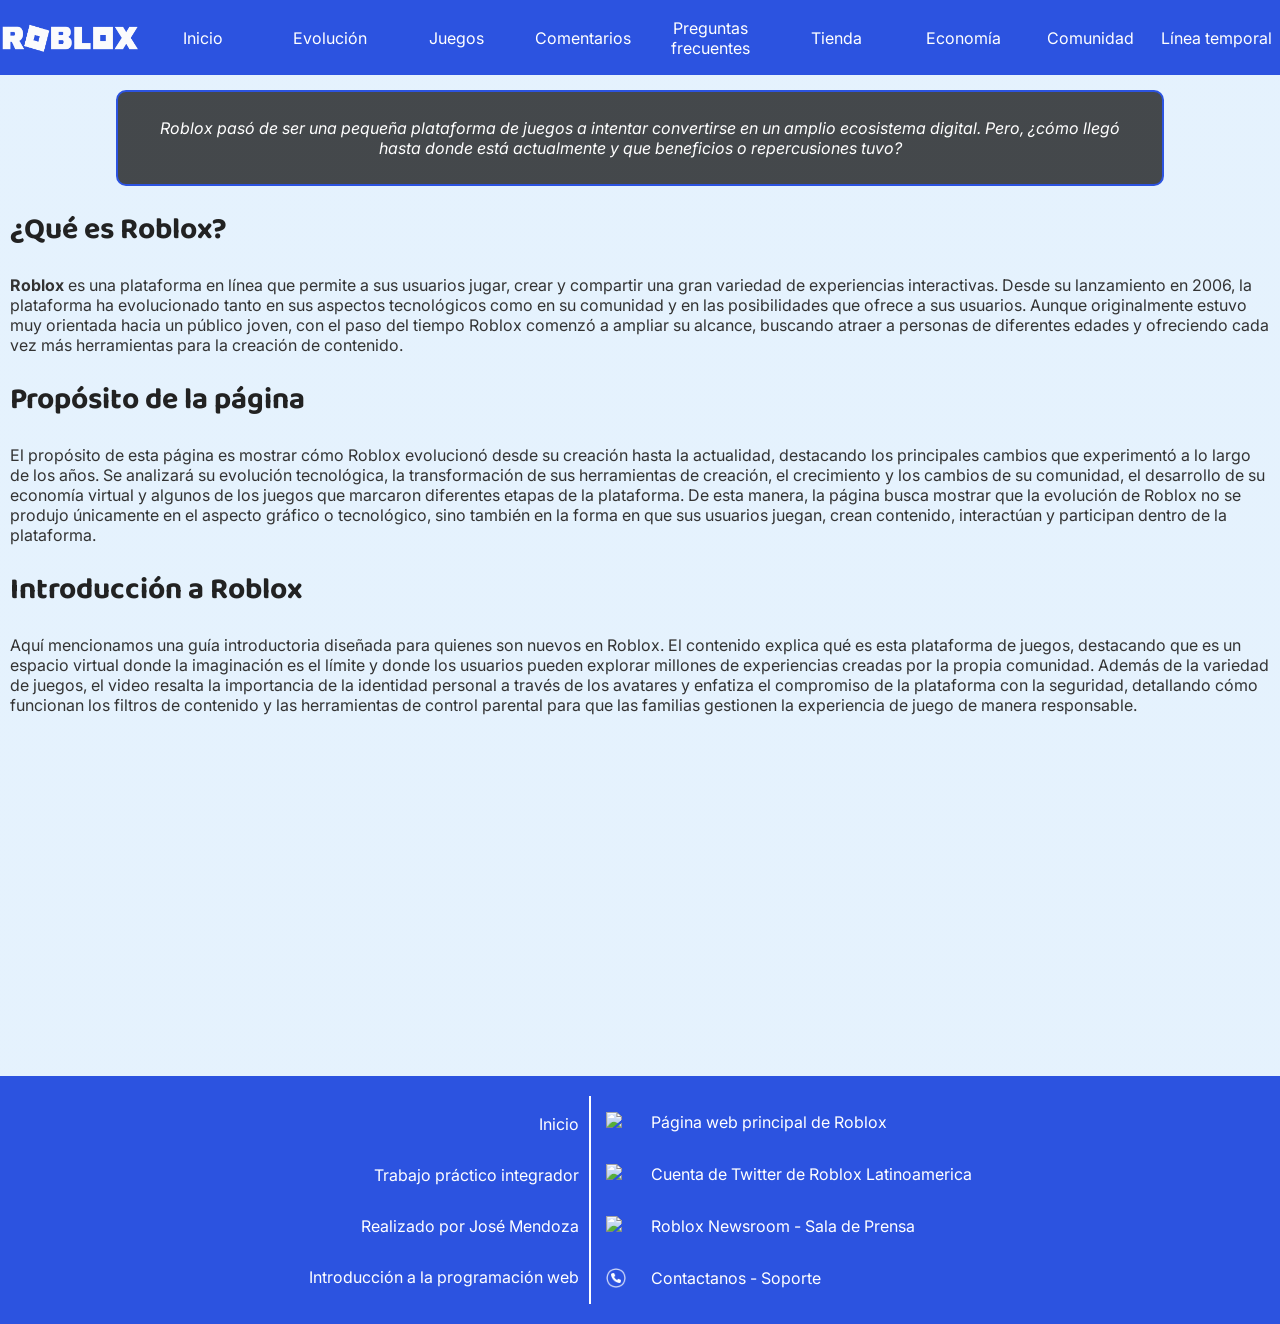
==== index.html @ 5ef49c11 "Estructura actual del proyecto" ====
<!DOCTYPE html>
<html lang="es">
    <head>
        <meta charset="UTF-8">
        <meta name="author" content="José Mendoza">
        <meta name="description" content="Página principal">
        <meta name="keywords" content="Roblox, ¿Que és?">
        <meta name="viewport" content="width=device-width, initial-scale=1.0">
        <title>Inicio</title>
        <link rel="icon" href="https://i.pinimg.com/170x/2d/86/10/2d861021980ce7ecafe733d9e08bb48f.jpg">
        <link rel="preconnect" href="https://fonts.googleapis.com">
        <link href="https://fonts.googleapis.com/css2?family=Baloo+2:wght@600;700&family=Inter:wght@400;500&display=swap" rel="stylesheet">
        <style>
            nav {
                display: flex; 
                justify-content: space-evenly; 
                align-items: center;
                background-color: #2c53e0;
            }

            .nav_logo{
                display: flex;
                justify-content: center;
                align-items: center;
            }

            nav div {
                text-align: center;
                height: 75px;
                flex: 1;
            }

            nav div a {
                color: white;
                text-decoration: none;
                display: flex;
                height: 100%;
                justify-content: center;
                align-items: center;
            }

            nav div a.link:hover{
                background-color: white;
                color: black;
            }

            h1, h2, h3{
                font-weight: 700;
                font-family: 'Baloo 2', sans-serif;
                font-size: 30px;
                padding: 0 10px;
                margin: 5px 0;
                color: #222;
            }

            p {
                padding: 0 10px;
                color: #333;
            }

            body, p, a, li, button, input, label {
                font-family: 'Inter', sans-serif;
            }

            body {
                margin: 0;
                min-height: 100vh;
                background-image: linear-gradient(rgba(225, 240, 253, 0.87), rgba(225, 240, 253, 0.87)), url("https://wallpapers.com/images/hd/roblox-in-the-plaza-obat1udrzv57ptzz.jpg");
                background-position: cover;
                display: flex;
                flex-direction: column;
            }

            main{
                display: flex;
                flex-direction: column;
                justify-content: space-evenly;
                flex: 1;
            }

            div.intro {
                display: flex;
                flex-direction: row;
                justify-content: center;
                margin: 15px 0px;
            }

            div.intro div {
                width: 80%;
                border: 2px solid #2c53e0;
                border-radius: 10px;
                padding: 10px;
                text-align: center;
                background-image: linear-gradient(rgba(0,0,0,0.7), rgba(0,0,0,0.7)), url("https://wallpapers.com/images/hd/cool-big-roblox-town-ck58dyowf1o34rrk.jpg");
                background-size: cover;
                background-position: center 42%;
            }

            div.intro div p{
                color: white;
            }

            div.video_intro{
                display: flex;
                justify-content: center;
                margin-bottom: 25px;
                margin-top: 5px;
            }

            footer {
                background-color: #2c53e0;
                color: white;
                padding: 20px;
                margin-top: auto;
                display: flex;
                justify-content: center;
            }

            footer div.lad_izq{
                border-right: 2px solid white;
                text-align: right;
                display: flex;
                flex-direction: column;
                justify-content: center;
                gap: 31px;

            }

            footer div.lad_izq p{
                margin: 0;
                color: white;
            }

            footer div.lad_der{
                text-align: left;
                display: flex;
                flex-direction: column;
                justify-content: center;
            }
            
            footer div.lad_der > div{
                display: flex;
                flex-direction: row;
                text-align: left;
            }

            footer div.lad_der div p{
                color: white;
            }

            footer div a{
                text-decoration: none;
                margin: 0 15px;
                display: flex;
                align-items: center;
                justify-content: center;
            }

            footer div a img{
                width: 20px;
                height: 20px;
            }
        </style>
    </head>
    <body>
        <header>
            <nav>
                <div class="nav_logo">
                    <img src="./Images/roblox-logo-2022.png" height="50px" width="140px" alt="Logo de Roblox azul">
                </div>
                <div>
                    <a class="link" href="./index.html">Inicio</a>
                </div>
                <div>
                    <a class="link" href="./HTML/evolucion.html">Evolución</a>
                </div>
                <div>
                    <a class="link" href="./HTML/juegos.html">Juegos</a>
                </div>
                <div>
                    <a class="link" href="./HTML/testimonios.html"> Comentarios</a>
                </div>
                <div>
                    <a class="link" href="./HTML/preguntas.html">
                    Preguntas frecuentes</a>
                </div>
                <div>
                    <a class="link" href="./HTML/tienda.html">Tienda</a>
                </div>
                <div>
                    <a class="link" href="./HTML/economia.html">Economía</a>
                </div>
                <div>
                    <a class="link" href="./HTML/comunidad.html">Comunidad</a>
                </div>
                <div>
                    <a class="link" href="./HTML/lineatemp.html">Línea temporal</a>
                </div>
            </nav>
        </header>
        <main>
            <div class="intro">
                <div>
                    <p><i>Roblox pasó de ser una pequeña plataforma de juegos a intentar convertirse en un amplio ecosistema digital. Pero, ¿cómo llegó hasta donde está actualmente y que beneficios o repercusiones tuvo?</i></p>
                </div>
            </div>
    
            <h1>¿Qué es Roblox?</h1>
            <p><b>Roblox</b> es una plataforma en línea que permite a sus usuarios jugar, crear y compartir una gran variedad de experiencias interactivas. Desde su lanzamiento en 2006, la plataforma ha evolucionado tanto en sus aspectos tecnológicos como en su comunidad y en las posibilidades que ofrece a sus usuarios.
            Aunque originalmente estuvo muy orientada hacia un público joven, con el paso del tiempo Roblox comenzó a ampliar su alcance, buscando atraer a personas de diferentes edades y ofreciendo cada vez más herramientas para la creación de contenido.</p>
    
            <h2>Propósito de la página</h2>
            <p>El propósito de esta página es mostrar cómo Roblox evolucionó desde su creación hasta la actualidad, destacando los principales cambios que experimentó a lo largo de los años. Se analizará su evolución tecnológica, la transformación de sus herramientas de creación, el crecimiento y los cambios de su comunidad, el desarrollo de su economía virtual y algunos de los juegos que marcaron diferentes etapas de la plataforma.
            De esta manera, la página busca mostrar que la evolución de Roblox no se produjo únicamente en el aspecto gráfico o tecnológico, sino también en la forma en que sus usuarios juegan, crean contenido, interactúan y participan dentro de la plataforma.</p>
            <h3>
                Introducción a Roblox
            </h3>
            <p>Aquí mencionamos una guía introductoria diseñada para quienes son nuevos en Roblox. El contenido explica qué es esta plataforma de juegos, destacando que es un espacio virtual donde la imaginación es el límite y donde los usuarios pueden explorar millones de experiencias creadas por la propia comunidad. Además de la variedad de juegos, el video resalta la importancia de la identidad personal a través de los avatares y enfatiza el compromiso de la plataforma con la seguridad, detallando cómo funcionan los filtros de contenido y las herramientas de control parental para que las familias gestionen la experiencia de juego de manera responsable.</p>
            <div class="video_intro">
                <iframe width="560" height="315" src="https://www.youtube.com/embed/DZo6u0c7DWk?si=-XJjkBUV9zBy3HRP" title="YouTube video player" frameborder="0" allow="accelerometer; autoplay; clipboard-write; encrypted-media; gyroscope; picture-in-picture; web-share" referrerpolicy="strict-origin-when-cross-origin" allowfullscreen></iframe>
            </div>
        </main>
        <footer>
            <div class="lad_izq">
                <p>Inicio</p>
                <p>Trabajo práctico integrador</p>
                <p>Realizado por José Mendoza</p>
                <p>Introducción a la programación web</p>
            </div>
            <div class="lad_der">
                <div>
                    <a href="https://www.roblox.com/home" target="_blank">
                        <img src="https://i.pinimg.com/170x/2d/86/10/2d861021980ce7ecafe733d9e08bb48f.jpg" alt="Icono de Roblox">
                    </a>
                    <p>Página web principal de Roblox</p>
                </div>
                <div>
                    <a href="https://x.com/Roblox" target="_blank">
                        <img src="https://cdn.iconscout.com/icon/free/png-256/free-twitter-logo-icon-download-in-svg-png-gif-file-formats--x-new-sign-logos-pack-icons-7651211.png?f=webp&w=256" alt="Icono de Twitter/X">
                    </a>
                    <p>Cuenta de Twitter de Roblox Latinoamerica</p>
                </div>
                <div>
                    <a href="https://about.roblox.com/es/newsroom" target="_blank">
                        <img src="https://img.icons8.com/color/1200/roblox-studio.jpg" alt="Icono de Roblox Newsroom">
                    </a>
                    <p>Roblox Newsroom - Sala de Prensa</p>
                </div>
                <div>
                    <a href="./HTML/contacto.html">
                        <img src="./Images/telephone.png" alt="Icono de contactos">
                    </a>
                    <p>Contactanos - Soporte</p>
                </div>
            </div>
        </footer>
    </body>
</html>
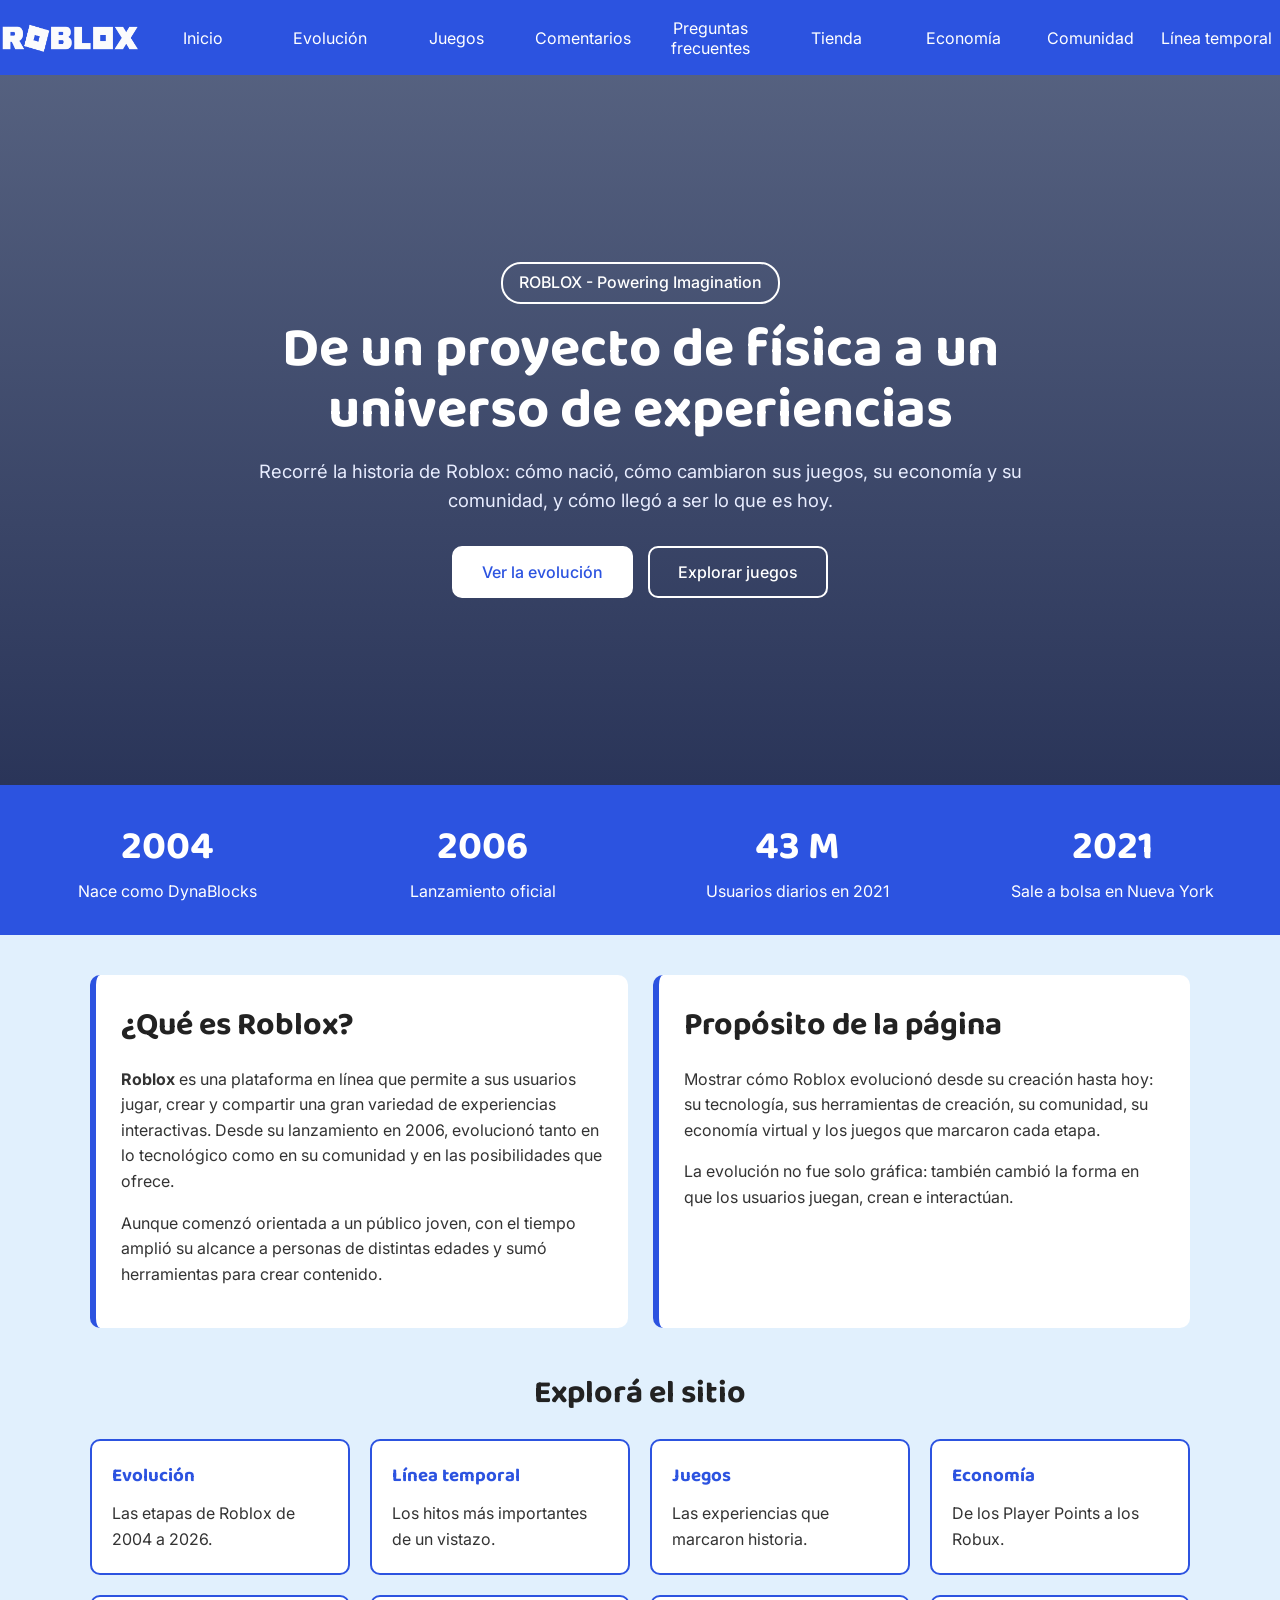
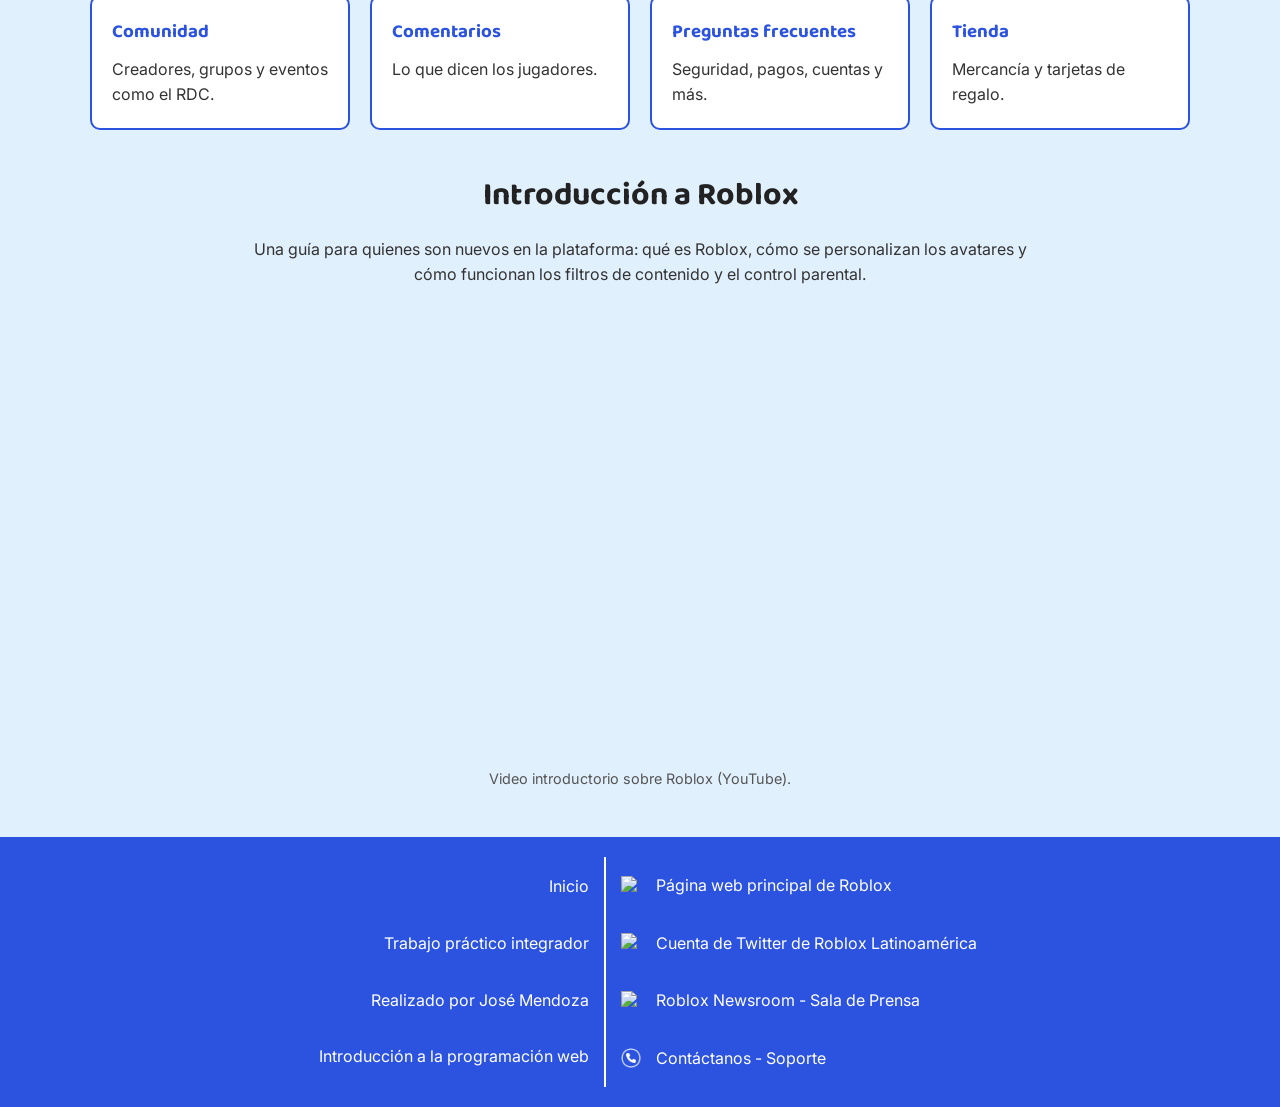
==== commit 58bdcd60: "Modificación del estilo de cada sección de la página y adición de JS a las secciones de tienda, line" ====
--- a/index.html
+++ b/index.html
@@ -3,166 +3,24 @@
     <head>
         <meta charset="UTF-8">
         <meta name="author" content="José Mendoza">
-        <meta name="description" content="Página principal">
-        <meta name="keywords" content="Roblox, ¿Que és?">
+        <meta name="description" content="Recorrido por la evolución de Roblox: su historia, sus juegos, su economía y su comunidad, desde 2004 hasta la actualidad.">
+        <meta name="keywords" content="Roblox, historia, evolución, juegos, economía, comunidad">
         <meta name="viewport" content="width=device-width, initial-scale=1.0">
-        <title>Inicio</title>
+        <meta name="robots" content="index, follow">
+        <meta name="theme-color" content="#2c53e0">
+        <meta property="og:title" content="Roblox: su evolución">
+        <meta property="og:description" content="De un pequeño proyecto de física a un ecosistema global de experiencias, comunidades y economía digital.">
+        <title>Roblox: su evolución | Inicio</title>
         <link rel="icon" href="https://i.pinimg.com/170x/2d/86/10/2d861021980ce7ecafe733d9e08bb48f.jpg">
         <link rel="preconnect" href="https://fonts.googleapis.com">
         <link href="https://fonts.googleapis.com/css2?family=Baloo+2:wght@600;700&family=Inter:wght@400;500&display=swap" rel="stylesheet">
-        <style>
-            nav {
-                display: flex; 
-                justify-content: space-evenly; 
-                align-items: center;
-                background-color: #2c53e0;
-            }
-
-            .nav_logo{
-                display: flex;
-                justify-content: center;
-                align-items: center;
-            }
-
-            nav div {
-                text-align: center;
-                height: 75px;
-                flex: 1;
-            }
-
-            nav div a {
-                color: white;
-                text-decoration: none;
-                display: flex;
-                height: 100%;
-                justify-content: center;
-                align-items: center;
-            }
-
-            nav div a.link:hover{
-                background-color: white;
-                color: black;
-            }
-
-            h1, h2, h3{
-                font-weight: 700;
-                font-family: 'Baloo 2', sans-serif;
-                font-size: 30px;
-                padding: 0 10px;
-                margin: 5px 0;
-                color: #222;
-            }
-
-            p {
-                padding: 0 10px;
-                color: #333;
-            }
-
-            body, p, a, li, button, input, label {
-                font-family: 'Inter', sans-serif;
-            }
-
-            body {
-                margin: 0;
-                min-height: 100vh;
-                background-image: linear-gradient(rgba(225, 240, 253, 0.87), rgba(225, 240, 253, 0.87)), url("https://wallpapers.com/images/hd/roblox-in-the-plaza-obat1udrzv57ptzz.jpg");
-                background-position: cover;
-                display: flex;
-                flex-direction: column;
-            }
-
-            main{
-                display: flex;
-                flex-direction: column;
-                justify-content: space-evenly;
-                flex: 1;
-            }
-
-            div.intro {
-                display: flex;
-                flex-direction: row;
-                justify-content: center;
-                margin: 15px 0px;
-            }
-
-            div.intro div {
-                width: 80%;
-                border: 2px solid #2c53e0;
-                border-radius: 10px;
-                padding: 10px;
-                text-align: center;
-                background-image: linear-gradient(rgba(0,0,0,0.7), rgba(0,0,0,0.7)), url("https://wallpapers.com/images/hd/cool-big-roblox-town-ck58dyowf1o34rrk.jpg");
-                background-size: cover;
-                background-position: center 42%;
-            }
-
-            div.intro div p{
-                color: white;
-            }
-
-            div.video_intro{
-                display: flex;
-                justify-content: center;
-                margin-bottom: 25px;
-                margin-top: 5px;
-            }
-
-            footer {
-                background-color: #2c53e0;
-                color: white;
-                padding: 20px;
-                margin-top: auto;
-                display: flex;
-                justify-content: center;
-            }
-
-            footer div.lad_izq{
-                border-right: 2px solid white;
-                text-align: right;
-                display: flex;
-                flex-direction: column;
-                justify-content: center;
-                gap: 31px;
-
-            }
-
-            footer div.lad_izq p{
-                margin: 0;
-                color: white;
-            }
-
-            footer div.lad_der{
-                text-align: left;
-                display: flex;
-                flex-direction: column;
-                justify-content: center;
-            }
-            
-            footer div.lad_der > div{
-                display: flex;
-                flex-direction: row;
-                text-align: left;
-            }
-
-            footer div.lad_der div p{
-                color: white;
-            }
-
-            footer div a{
-                text-decoration: none;
-                margin: 0 15px;
-                display: flex;
-                align-items: center;
-                justify-content: center;
-            }
-
-            footer div a img{
-                width: 20px;
-                height: 20px;
-            }
-        </style>
+        <link rel="stylesheet" href="./CSS/estilos_index.css">
     </head>
     <body>
+        <!-- Enlace para saltar el menú (accesibilidad con teclado) -->
+        <a class="saltar_menu" href="#contenido">Saltar al contenido principal</a>
+
+        <!-- ENCABEZADO: logo + menú de navegación (sin cambios) -->
         <header>
             <nav>
                 <div class="nav_logo">
@@ -178,11 +36,10 @@
                     <a class="link" href="./HTML/juegos.html">Juegos</a>
                 </div>
                 <div>
-                    <a class="link" href="./HTML/testimonios.html"> Comentarios</a>
+                    <a class="link" href="./HTML/testimonios.html">Comentarios</a>
                 </div>
                 <div>
-                    <a class="link" href="./HTML/preguntas.html">
-                    Preguntas frecuentes</a>
+                    <a class="link" href="./HTML/preguntas.html">Preguntas frecuentes</a>
                 </div>
                 <div>
                     <a class="link" href="./HTML/tienda.html">Tienda</a>
@@ -198,28 +55,107 @@
                 </div>
             </nav>
         </header>
-        <main>
-            <div class="intro">
-                <div>
-                    <p><i>Roblox pasó de ser una pequeña plataforma de juegos a intentar convertirse en un amplio ecosistema digital. Pero, ¿cómo llegó hasta donde está actualmente y que beneficios o repercusiones tuvo?</i></p>
+
+        <main id="contenido">
+
+            <!-- PORTADA: lo primero que ve la persona al entrar -->
+            <section class="hero">
+                <div class="hero_contenido">
+                    <p class="hero_etiqueta">ROBLOX - Powering Imagination</p>
+                    <h1>De un proyecto de física a un universo de experiencias</h1>
+                    <p class="hero_texto">Recorré la historia de Roblox: cómo nació, cómo cambiaron sus juegos, su economía y su comunidad, y cómo llegó a ser lo que es hoy.</p>
+                    <div class="hero_botones">
+                        <a class="boton_principal" href="./HTML/evolucion.html">Ver la evolución</a>
+                        <a class="boton_secundario" href="./HTML/juegos.html">Explorar juegos</a>
+                    </div>
                 </div>
-            </div>
-    
-            <h1>¿Qué es Roblox?</h1>
-            <p><b>Roblox</b> es una plataforma en línea que permite a sus usuarios jugar, crear y compartir una gran variedad de experiencias interactivas. Desde su lanzamiento en 2006, la plataforma ha evolucionado tanto en sus aspectos tecnológicos como en su comunidad y en las posibilidades que ofrece a sus usuarios.
-            Aunque originalmente estuvo muy orientada hacia un público joven, con el paso del tiempo Roblox comenzó a ampliar su alcance, buscando atraer a personas de diferentes edades y ofreciendo cada vez más herramientas para la creación de contenido.</p>
-    
-            <h2>Propósito de la página</h2>
-            <p>El propósito de esta página es mostrar cómo Roblox evolucionó desde su creación hasta la actualidad, destacando los principales cambios que experimentó a lo largo de los años. Se analizará su evolución tecnológica, la transformación de sus herramientas de creación, el crecimiento y los cambios de su comunidad, el desarrollo de su economía virtual y algunos de los juegos que marcaron diferentes etapas de la plataforma.
-            De esta manera, la página busca mostrar que la evolución de Roblox no se produjo únicamente en el aspecto gráfico o tecnológico, sino también en la forma en que sus usuarios juegan, crean contenido, interactúan y participan dentro de la plataforma.</p>
-            <h3>
-                Introducción a Roblox
-            </h3>
-            <p>Aquí mencionamos una guía introductoria diseñada para quienes son nuevos en Roblox. El contenido explica qué es esta plataforma de juegos, destacando que es un espacio virtual donde la imaginación es el límite y donde los usuarios pueden explorar millones de experiencias creadas por la propia comunidad. Además de la variedad de juegos, el video resalta la importancia de la identidad personal a través de los avatares y enfatiza el compromiso de la plataforma con la seguridad, detallando cómo funcionan los filtros de contenido y las herramientas de control parental para que las familias gestionen la experiencia de juego de manera responsable.</p>
-            <div class="video_intro">
-                <iframe width="560" height="315" src="https://www.youtube.com/embed/DZo6u0c7DWk?si=-XJjkBUV9zBy3HRP" title="YouTube video player" frameborder="0" allow="accelerometer; autoplay; clipboard-write; encrypted-media; gyroscope; picture-in-picture; web-share" referrerpolicy="strict-origin-when-cross-origin" allowfullscreen></iframe>
-            </div>
+            </section>
+
+            <!-- DATOS CLAVE: resumen rápido con cifras que ya aparecen en el sitio -->
+            <section class="datos" aria-label="Datos clave de Roblox">
+                <div class="dato">
+                    <p class="dato_numero">2004</p>
+                    <p class="dato_texto">Nace como DynaBlocks</p>
+                </div>
+                <div class="dato">
+                    <p class="dato_numero">2006</p>
+                    <p class="dato_texto">Lanzamiento oficial</p>
+                </div>
+                <div class="dato">
+                    <p class="dato_numero">43 M</p>
+                    <p class="dato_texto">Usuarios diarios en 2021</p>
+                </div>
+                <div class="dato">
+                    <p class="dato_numero">2021</p>
+                    <p class="dato_texto">Sale a bolsa en Nueva York</p>
+                </div>
+            </section>
+
+            <!-- ¿QUÉ ES ROBLOX? y propósito de la página -->
+            <section class="presentacion">
+                <article>
+                    <h2>¿Qué es Roblox?</h2>
+                    <p><strong>Roblox</strong> es una plataforma en línea que permite a sus usuarios jugar, crear y compartir una gran variedad de experiencias interactivas. Desde su lanzamiento en 2006, evolucionó tanto en lo tecnológico como en su comunidad y en las posibilidades que ofrece.</p>
+                    <p>Aunque comenzó orientada a un público joven, con el tiempo amplió su alcance a personas de distintas edades y sumó herramientas para crear contenido.</p>
+                </article>
+                <article>
+                    <h2>Propósito de la página</h2>
+                    <p>Mostrar cómo Roblox evolucionó desde su creación hasta hoy: su tecnología, sus herramientas de creación, su comunidad, su economía virtual y los juegos que marcaron cada etapa.</p>
+                    <p>La evolución no fue solo gráfica: también cambió la forma en que los usuarios juegan, crean e interactúan.</p>
+                </article>
+            </section>
+
+            <!-- ACCESOS A LAS SECCIONES: tarjetas que enlazan al resto del sitio -->
+            <section class="secciones">
+                <h2>Explorá el sitio</h2>
+                <div class="secciones_tarjetas">
+                    <a class="tarjeta_seccion" href="./HTML/evolucion.html">
+                        <h3>Evolución</h3>
+                        <p>Las etapas de Roblox de 2004 a 2026.</p>
+                    </a>
+                    <a class="tarjeta_seccion" href="./HTML/lineatemp.html">
+                        <h3>Línea temporal</h3>
+                        <p>Los hitos más importantes de un vistazo.</p>
+                    </a>
+                    <a class="tarjeta_seccion" href="./HTML/juegos.html">
+                        <h3>Juegos</h3>
+                        <p>Las experiencias que marcaron historia.</p>
+                    </a>
+                    <a class="tarjeta_seccion" href="./HTML/economia.html">
+                        <h3>Economía</h3>
+                        <p>De los Player Points a los Robux.</p>
+                    </a>
+                    <a class="tarjeta_seccion" href="./HTML/comunidad.html">
+                        <h3>Comunidad</h3>
+                        <p>Creadores, grupos y eventos como el RDC.</p>
+                    </a>
+                    <a class="tarjeta_seccion" href="./HTML/testimonios.html">
+                        <h3>Comentarios</h3>
+                        <p>Lo que dicen los jugadores.</p>
+                    </a>
+                    <a class="tarjeta_seccion" href="./HTML/preguntas.html">
+                        <h3>Preguntas frecuentes</h3>
+                        <p>Seguridad, pagos, cuentas y más.</p>
+                    </a>
+                    <a class="tarjeta_seccion" href="./HTML/tienda.html">
+                        <h3>Tienda</h3>
+                        <p>Mercancía y tarjetas de regalo.</p>
+                    </a>
+                </div>
+            </section>
+
+            <!-- VIDEO INTRODUCTORIO -->
+            <section class="video_intro">
+                <h2>Introducción a Roblox</h2>
+                <p>Una guía para quienes son nuevos en la plataforma: qué es Roblox, cómo se personalizan los avatares y cómo funcionan los filtros de contenido y el control parental.</p>
+                <figure>
+                    <iframe src="https://www.youtube.com/embed/DZo6u0c7DWk?si=-XJjkBUV9zBy3HRP" title="Video introductorio: qué es Roblox, avatares y seguridad" allow="accelerometer; autoplay; clipboard-write; encrypted-media; gyroscope; picture-in-picture; web-share" referrerpolicy="strict-origin-when-cross-origin" allowfullscreen></iframe>
+                    <figcaption>Video introductorio sobre Roblox (YouTube).</figcaption>
+                </figure>
+            </section>
         </main>
+
+        <!-- PIE DE PÁGINA (sin cambios) -->
         <footer>
             <div class="lad_izq">
                 <p>Inicio</p>
@@ -229,30 +165,30 @@
             </div>
             <div class="lad_der">
                 <div>
-                    <a href="https://www.roblox.com/home" target="_blank">
+                    <a href="https://www.roblox.com/home" target="_blank" rel="noopener noreferrer">
                         <img src="https://i.pinimg.com/170x/2d/86/10/2d861021980ce7ecafe733d9e08bb48f.jpg" alt="Icono de Roblox">
                     </a>
                     <p>Página web principal de Roblox</p>
                 </div>
                 <div>
-                    <a href="https://x.com/Roblox" target="_blank">
+                    <a href="https://x.com/Roblox" target="_blank" rel="noopener noreferrer">
                         <img src="https://cdn.iconscout.com/icon/free/png-256/free-twitter-logo-icon-download-in-svg-png-gif-file-formats--x-new-sign-logos-pack-icons-7651211.png?f=webp&w=256" alt="Icono de Twitter/X">
                     </a>
-                    <p>Cuenta de Twitter de Roblox Latinoamerica</p>
+                    <p>Cuenta de Twitter de Roblox Latinoamérica</p>
                 </div>
                 <div>
-                    <a href="https://about.roblox.com/es/newsroom" target="_blank">
+                    <a href="https://about.roblox.com/es/newsroom" target="_blank" rel="noopener noreferrer">
                         <img src="https://img.icons8.com/color/1200/roblox-studio.jpg" alt="Icono de Roblox Newsroom">
                     </a>
                     <p>Roblox Newsroom - Sala de Prensa</p>
                 </div>
                 <div>
                     <a href="./HTML/contacto.html">
-                        <img src="./Images/telephone.png" alt="Icono de contactos">
+                        <img src="./Images/telephone.png" alt="Icono de contacto">
                     </a>
-                    <p>Contactanos - Soporte</p>
+                    <p>Contáctanos - Soporte</p>
                 </div>
             </div>
         </footer>
     </body>
-</html>+</html>
--- a/CSS/estilos_index.css
+++ b/CSS/estilos_index.css
@@ -0,0 +1,376 @@
+/* ==========================================================
+    estilos_index.css - Página de inicio
+   ========================================================== */
+
+/* ---------- Tipografía base ---------- */
+body, p, a, li, button, input, label {
+    font-family: 'Inter', sans-serif;
+}
+
+/* ---------- Página ---------- */
+body {
+    margin: 0;
+    min-height: 100vh;
+    background-color: #e1f0fd;
+    display: flex;
+    flex-direction: column;
+}
+
+/* ---------- Enlace "saltar al contenido" (solo visible con el teclado) ---------- */
+.saltar_menu {
+    position: absolute;
+    left: 10px;
+    top: -60px;
+    background-color: #222;
+    color: white;
+    padding: 10px 15px;
+    border-radius: 0 0 10px 10px;
+    z-index: 10;
+}
+
+.saltar_menu:focus {
+    top: 0;
+}
+
+/* ---------- NAV (igual que antes) ---------- */
+nav {
+    display: flex;
+    justify-content: space-evenly;
+    align-items: center;
+    background-color: #2c53e0;
+}
+
+.nav_logo {
+    display: flex;
+    justify-content: center;
+    align-items: center;
+}
+
+nav div {
+    text-align: center;
+    height: 75px;
+    flex: 1;
+}
+
+nav div a {
+    color: white;
+    text-decoration: none;
+    display: flex;
+    height: 100%;
+    justify-content: center;
+    align-items: center;
+}
+
+nav div a.link:hover {
+    background-color: white;
+    color: black;
+}
+
+/* Foco visible para quien navega con teclado */
+a:focus-visible,
+button:focus-visible {
+    outline: 3px solid #ffb703;
+    outline-offset: 2px;
+}
+
+/* ---------- Títulos y textos ---------- */
+h1, h2, h3 {
+    font-family: 'Baloo 2', sans-serif;
+    color: #222;
+    margin: 0 0 10px 0;
+}
+
+h2 {
+    font-size: 2rem;
+}
+
+p {
+    color: #333;
+    line-height: 1.6;
+}
+
+main {
+    flex: 1;
+}
+
+/* ---------- PORTADA (hero) ---------- */
+.hero {
+    display: flex;
+    align-items: center;
+    justify-content: center;
+    min-height: 70vh;
+    padding: 40px 20px;
+    text-align: center;
+    background-image: linear-gradient(rgba(10, 20, 60, 0.65), rgba(10, 20, 60, 0.85)),
+                      url("https://wallpapers.com/images/hd/roblox-in-the-plaza-obat1udrzv57ptzz.jpg");
+    background-size: cover;
+    background-position: center;
+}
+
+.hero_contenido {
+    max-width: 800px;
+}
+
+.hero_etiqueta {
+    display: inline-block;
+    margin: 0 0 15px 0;
+    padding: 6px 16px;
+    border: 2px solid white;
+    border-radius: 20px;
+    color: white;
+    font-weight: 500;
+}
+
+.hero h1 {
+    color: white;
+    font-size: clamp(2rem, 5vw, 3.5rem);
+    line-height: 1.1;
+}
+
+.hero_texto {
+    color: #e8edff;
+    font-size: 1.15rem;
+    margin: 15px 0 30px 0;
+}
+
+.hero_botones {
+    display: flex;
+    justify-content: center;
+    flex-wrap: wrap;
+    gap: 15px;
+}
+
+.boton_principal,
+.boton_secundario {
+    padding: 14px 28px;
+    border-radius: 10px;
+    border: 2px solid white;
+    font-weight: 500;
+    text-decoration: none;
+    transition: transform 0.2s, background-color 0.2s, color 0.2s;
+}
+
+.boton_principal {
+    background-color: white;
+    color: #2c53e0;
+}
+
+.boton_secundario {
+    background-color: transparent;
+    color: white;
+}
+
+.boton_principal:hover,
+.boton_secundario:hover {
+    transform: translateY(-3px);
+}
+
+.boton_secundario:hover {
+    background-color: white;
+    color: #2c53e0;
+}
+
+/* ---------- DATOS CLAVE ---------- */
+.datos {
+    display: flex;
+    flex-wrap: wrap;
+    justify-content: center;
+    gap: 20px;
+    padding: 30px 20px;
+    background-color: #2c53e0;
+}
+
+.dato {
+    flex: 1;
+    min-width: 180px;
+    text-align: center;
+}
+
+.dato p {
+    margin: 0;
+    color: white;
+}
+
+.dato_numero {
+    font-family: 'Baloo 2', sans-serif;
+    font-size: 2.5rem;
+    font-weight: 700;
+}
+
+.dato_texto {
+    color: #d6deff;
+}
+
+/* ---------- PRESENTACIÓN (qué es / propósito) ---------- */
+.presentacion {
+    display: flex;
+    flex-wrap: wrap;
+    gap: 25px;
+    width: 90%;
+    max-width: 1100px;
+    margin: 40px auto;
+}
+
+.presentacion article {
+    flex: 1;
+    min-width: 300px;
+    padding: 25px;
+    background-color: white;
+    border-left: 6px solid #2c53e0;
+    border-radius: 10px;
+}
+
+/* ---------- ACCESOS A SECCIONES ---------- */
+.secciones {
+    width: 90%;
+    max-width: 1100px;
+    margin: 0 auto 40px auto;
+    text-align: center;
+}
+
+.secciones_tarjetas {
+    display: grid;
+    grid-template-columns: repeat(auto-fit, minmax(230px, 1fr));
+    gap: 20px;
+    margin-top: 20px;
+}
+
+.tarjeta_seccion {
+    padding: 20px;
+    background-color: white;
+    border: 2px solid #2c53e0;
+    border-radius: 10px;
+    text-decoration: none;
+    text-align: left;
+    transition: transform 0.2s, background-color 0.2s;
+}
+
+.tarjeta_seccion h3 {
+    color: #2c53e0;
+}
+
+.tarjeta_seccion p {
+    margin: 0;
+}
+
+.tarjeta_seccion:hover {
+    background-color: #2c53e0;
+    transform: translateY(-4px);
+}
+
+.tarjeta_seccion:hover h3,
+.tarjeta_seccion:hover p {
+    color: white;
+}
+
+/* ---------- VIDEO ---------- */
+.video_intro {
+    width: 90%;
+    max-width: 800px;
+    margin: 0 auto 50px auto;
+    text-align: center;
+}
+
+.video_intro figure {
+    margin: 20px 0 0 0;
+}
+
+.video_intro iframe {
+    width: 100%;
+    max-width: 100%;
+    aspect-ratio: 16 / 9;
+    border: 0;
+    border-radius: 10px;
+}
+
+.video_intro figcaption {
+    margin-top: 8px;
+    font-size: 0.9rem;
+    color: #555;
+}
+
+/* ---------- FOOTER (igual que antes) ---------- */
+footer {
+    background-color: #2c53e0;
+    color: white;
+    padding: 20px;
+    margin-top: auto;
+    display: flex;
+    justify-content: center;
+}
+
+footer div.lad_izq {
+    border-right: 2px solid white;
+    text-align: right;
+    display: flex;
+    flex-direction: column;
+    justify-content: center;
+    gap: 31px;
+}
+
+footer div.lad_izq p {
+    margin: 0;
+    padding: 0 15px;
+    color: white;
+}
+
+footer div.lad_der {
+    text-align: left;
+    display: flex;
+    flex-direction: column;
+    justify-content: center;
+}
+
+footer div.lad_der > div {
+    display: flex;
+    flex-direction: row;
+    text-align: left;
+}
+
+footer div.lad_der div p {
+    color: white;
+}
+
+footer div a {
+    text-decoration: none;
+    margin: 0 15px;
+    display: flex;
+    align-items: center;
+    justify-content: center;
+}
+
+footer div a img {
+    width: 20px;
+    height: 20px;
+}
+
+/* ---------- RESPONSIVE ---------- */
+@media (max-width: 900px) {
+    nav {
+        flex-wrap: wrap;
+    }
+
+    nav div {
+        flex: 1 1 33%;
+        height: 55px;
+    }
+
+    .nav_logo {
+        flex: 1 1 100%;
+        padding: 8px 0;
+    }
+}
+
+@media (max-width: 600px) {
+    footer {
+        flex-direction: column;
+    }
+
+    footer div.lad_izq {
+        border-right: none;
+        border-bottom: 2px solid white;
+        text-align: center;
+        padding-bottom: 15px;
+        margin-bottom: 15px;
+    }
+}
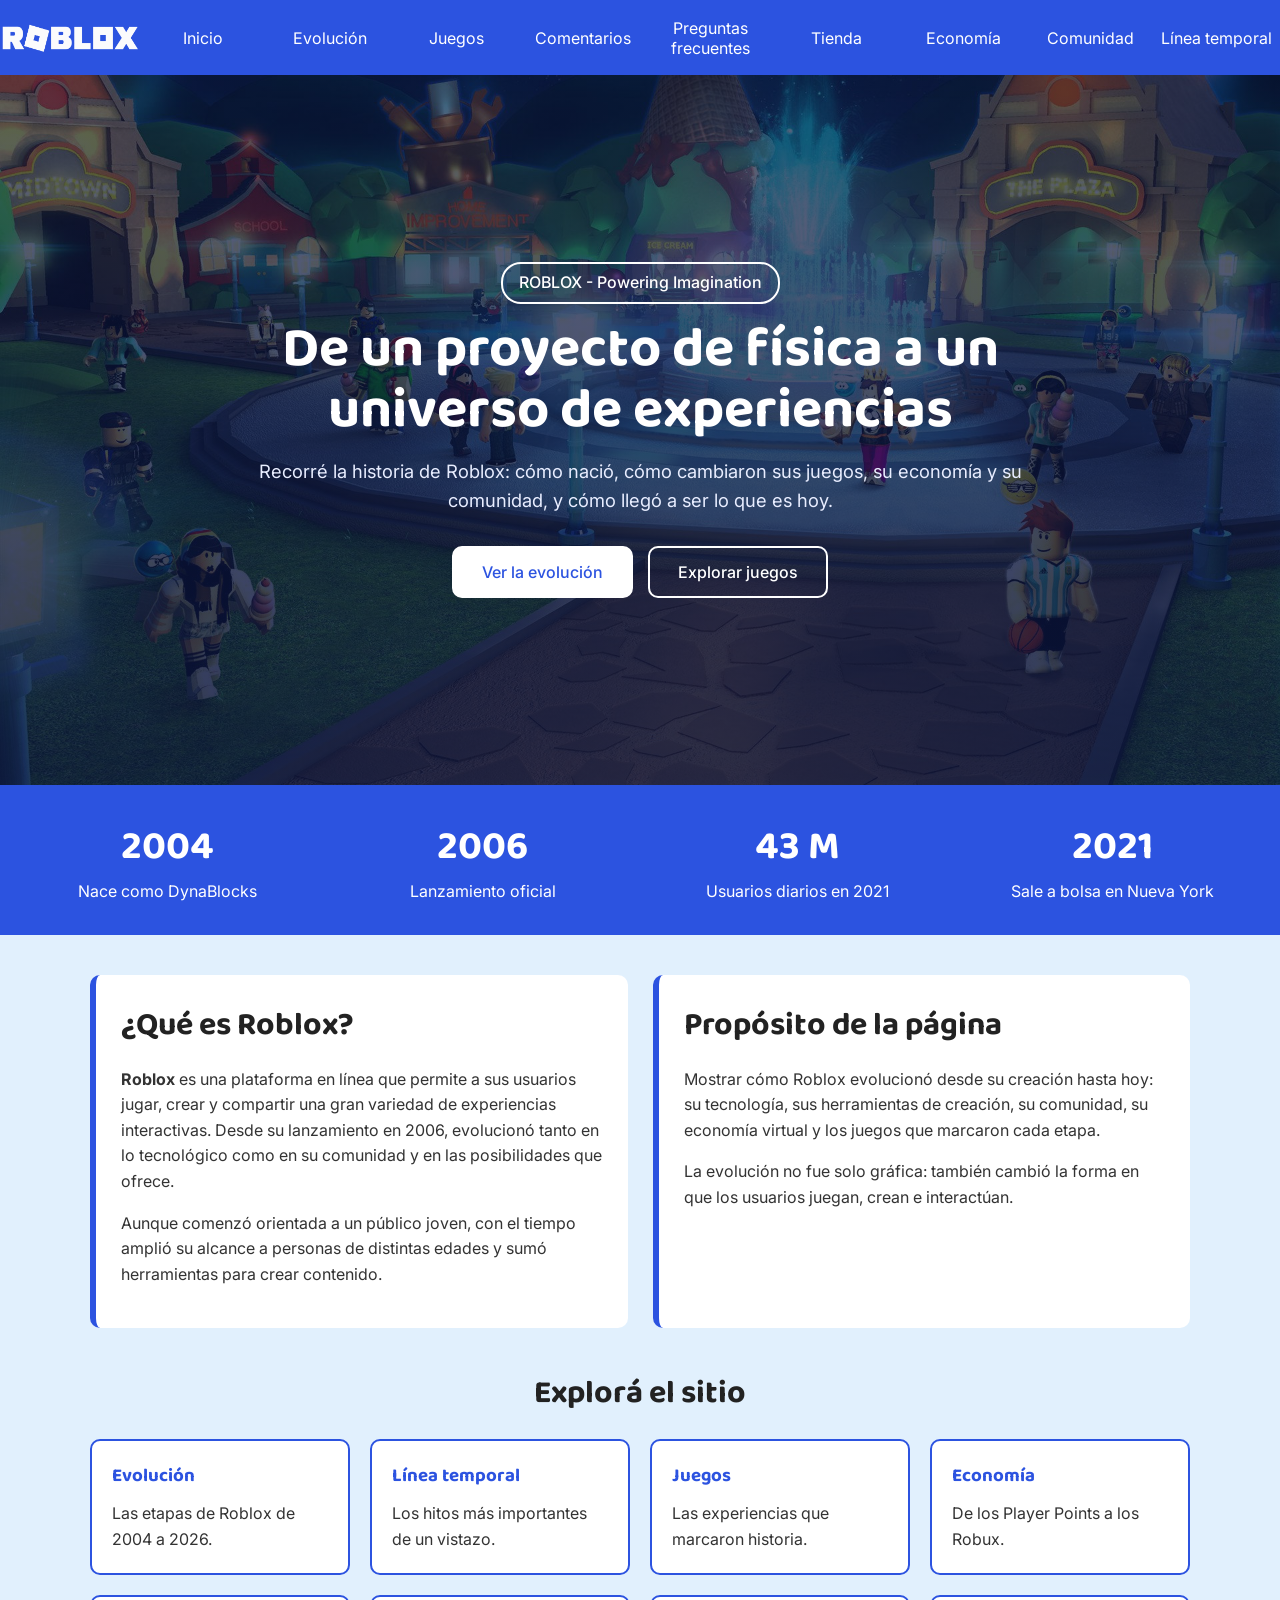
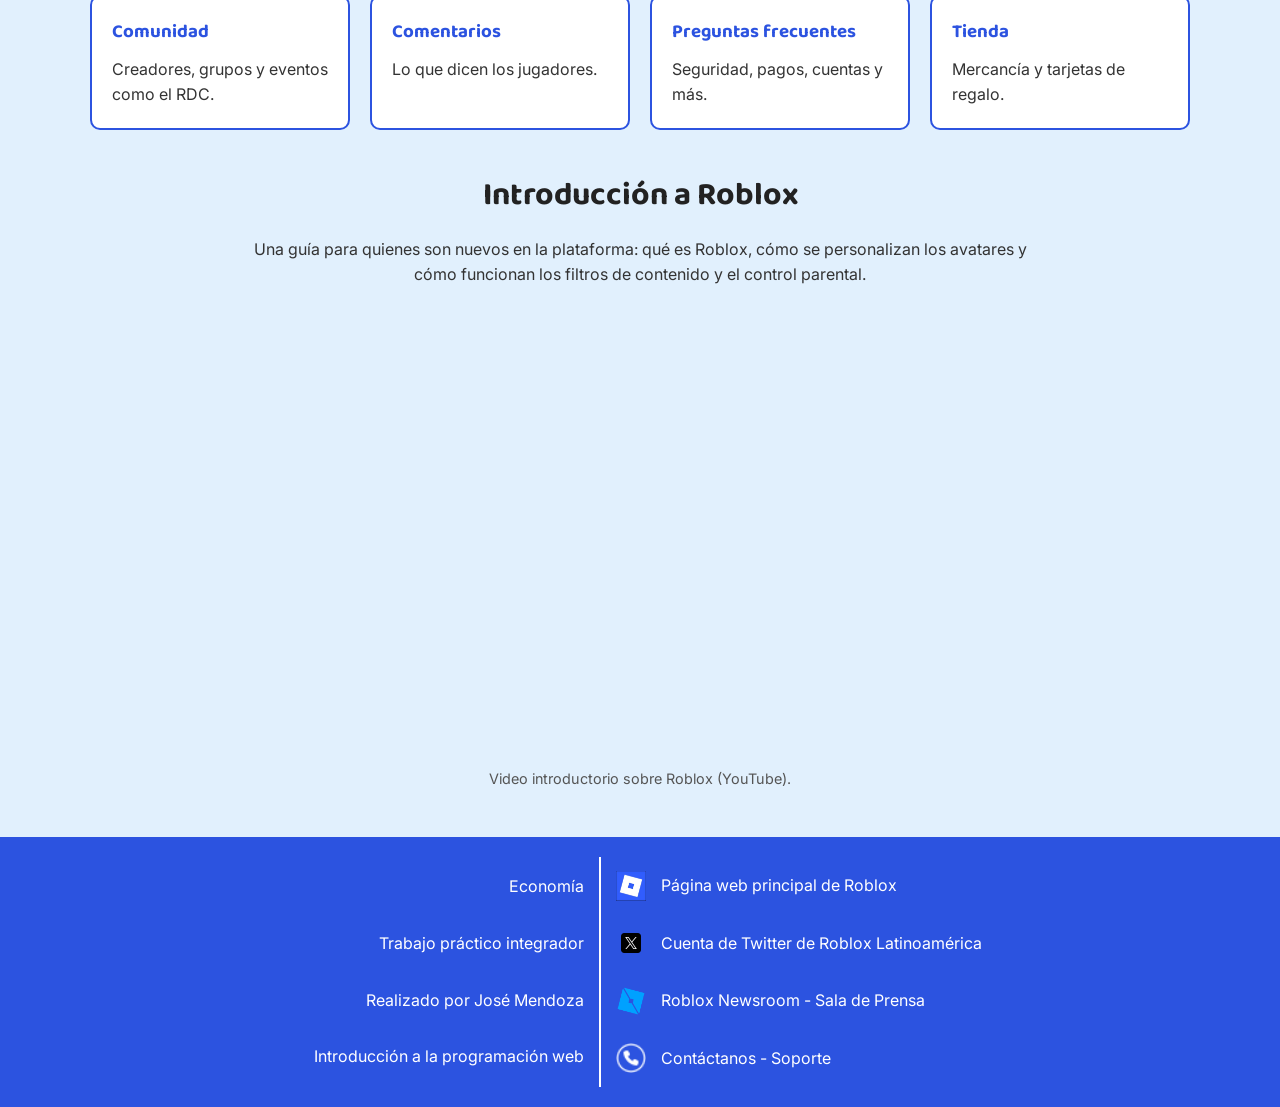
==== commit 55c45b32: "Todas las imagenes salen localmente, nuevo fondo en 'Tienda', hay contenido en el README y se han he" ====
--- a/index.html
+++ b/index.html
@@ -158,7 +158,7 @@
         <!-- PIE DE PÁGINA (sin cambios) -->
         <footer>
             <div class="lad_izq">
-                <p>Inicio</p>
+                <p>Economía</p>
                 <p>Trabajo práctico integrador</p>
                 <p>Realizado por José Mendoza</p>
                 <p>Introducción a la programación web</p>
@@ -166,25 +166,25 @@
             <div class="lad_der">
                 <div>
                     <a href="https://www.roblox.com/home" target="_blank" rel="noopener noreferrer">
-                        <img src="https://i.pinimg.com/170x/2d/86/10/2d861021980ce7ecafe733d9e08bb48f.jpg" alt="Icono de Roblox">
+                        <img src="../Images/icono-roblox.jpg" alt="Icono de Roblox">
                     </a>
                     <p>Página web principal de Roblox</p>
                 </div>
                 <div>
                     <a href="https://x.com/Roblox" target="_blank" rel="noopener noreferrer">
-                        <img src="https://cdn.iconscout.com/icon/free/png-256/free-twitter-logo-icon-download-in-svg-png-gif-file-formats--x-new-sign-logos-pack-icons-7651211.png?f=webp&w=256" alt="Icono de Twitter/X">
+                        <img src="../Images/icono-twitter.webp" alt="Icono de Twitter/X">
                     </a>
                     <p>Cuenta de Twitter de Roblox Latinoamérica</p>
                 </div>
                 <div>
                     <a href="https://about.roblox.com/es/newsroom" target="_blank" rel="noopener noreferrer">
-                        <img src="https://img.icons8.com/color/1200/roblox-studio.jpg" alt="Icono de Roblox Newsroom">
+                        <img src="../Images/icono-roblox-studio.png" alt="Icono de Roblox Newsroom">
                     </a>
                     <p>Roblox Newsroom - Sala de Prensa</p>
                 </div>
                 <div>
-                    <a href="./HTML/contacto.html">
-                        <img src="./Images/telephone.png" alt="Icono de contacto">
+                    <a href="./contacto.html">
+                        <img src="../Images/telephone.png" alt="Icono de contacto">
                     </a>
                     <p>Contáctanos - Soporte</p>
                 </div>
--- a/CSS/estilos_index.css
+++ b/CSS/estilos_index.css
@@ -102,7 +102,7 @@
     padding: 40px 20px;
     text-align: center;
     background-image: linear-gradient(rgba(10, 20, 60, 0.65), rgba(10, 20, 60, 0.85)),
-                      url("https://wallpapers.com/images/hd/roblox-in-the-plaza-obat1udrzv57ptzz.jpg");
+                      url("../Images/roblox-in-the-plaza.jpg");
     background-size: cover;
     background-position: center;
 }
@@ -340,8 +340,8 @@
 }
 
 footer div a img {
-    width: 20px;
-    height: 20px;
+    width: 30px;
+    height: 30px;
 }
 
 /* ---------- RESPONSIVE ---------- */
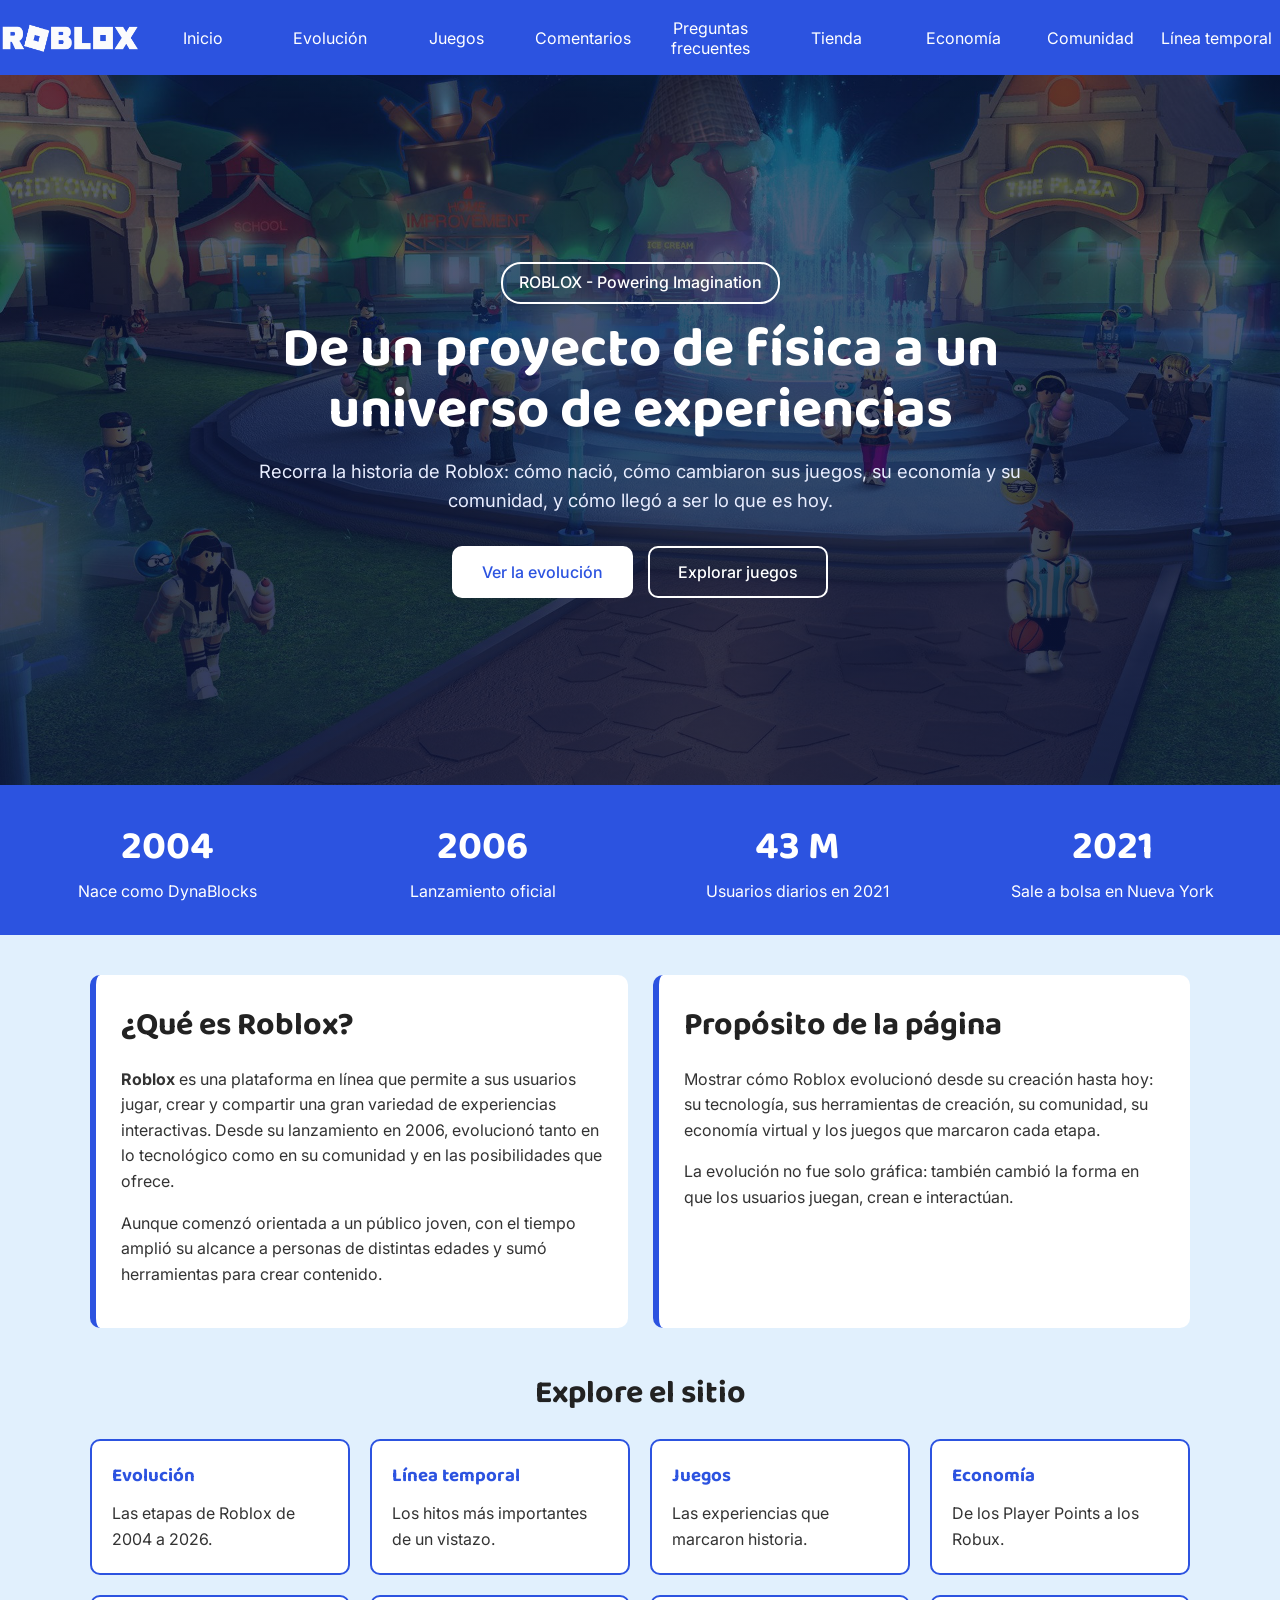
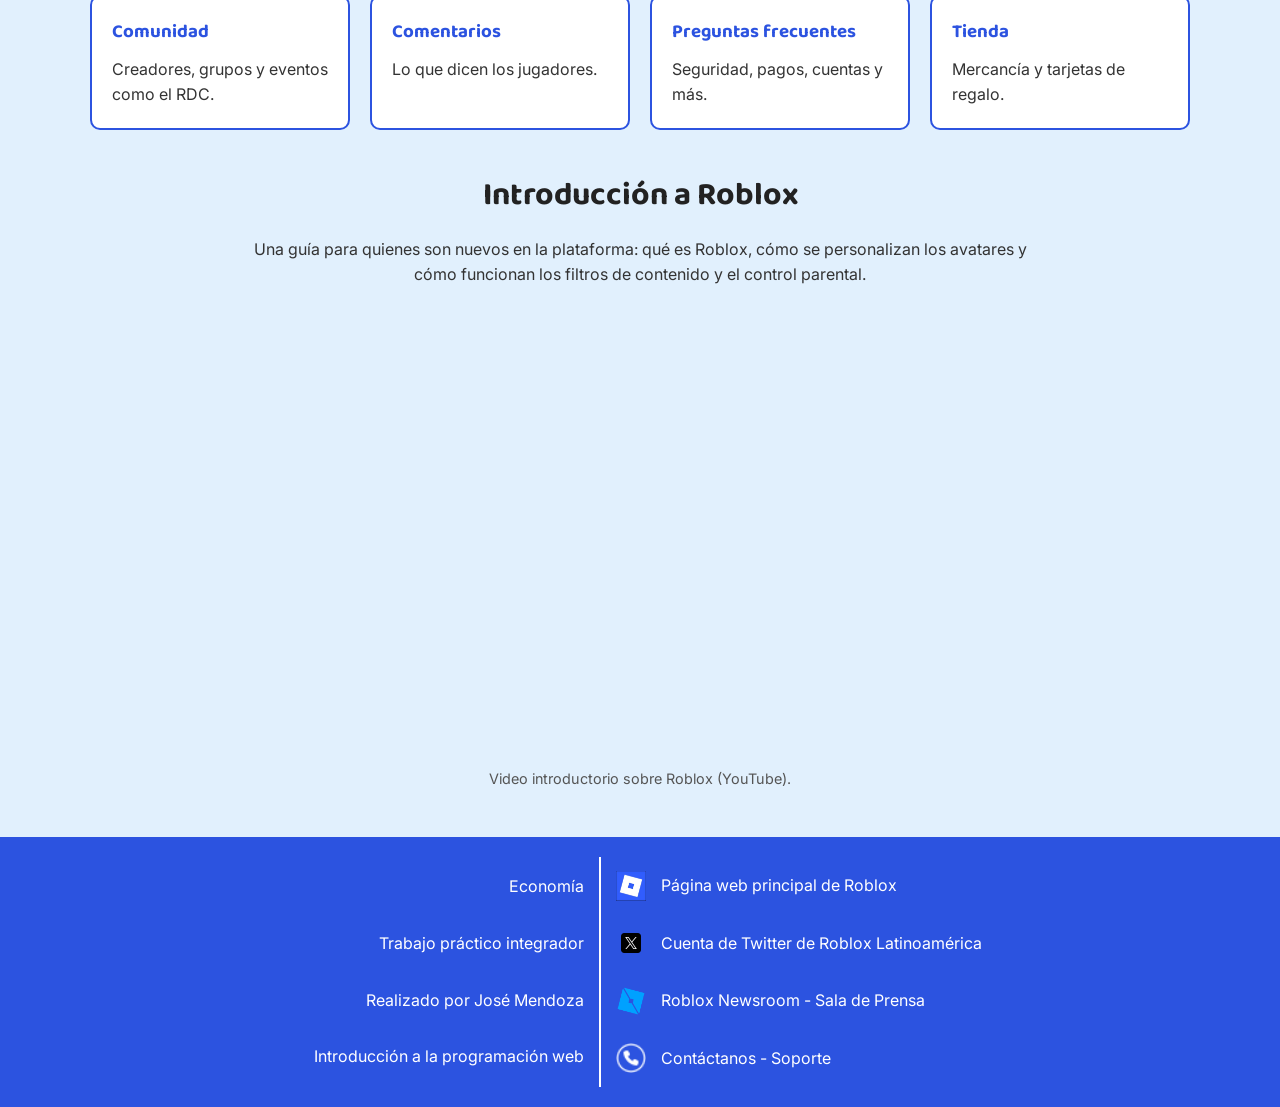
==== commit cbae1f4a: "Modificación de texto en HTML y corrección del CSS ambos en index." ====
--- a/index.html
+++ b/index.html
@@ -11,7 +11,7 @@
         <meta property="og:title" content="Roblox: su evolución">
         <meta property="og:description" content="De un pequeño proyecto de física a un ecosistema global de experiencias, comunidades y economía digital.">
         <title>Roblox: su evolución | Inicio</title>
-        <link rel="icon" href="https://i.pinimg.com/170x/2d/86/10/2d861021980ce7ecafe733d9e08bb48f.jpg">
+        <link rel="icon" href="./Images/roblox_favicon.jpg">
         <link rel="preconnect" href="https://fonts.googleapis.com">
         <link href="https://fonts.googleapis.com/css2?family=Baloo+2:wght@600;700&family=Inter:wght@400;500&display=swap" rel="stylesheet">
         <link rel="stylesheet" href="./CSS/estilos_index.css">
@@ -24,7 +24,7 @@
         <header>
             <nav>
                 <div class="nav_logo">
-                    <img src="./Images/roblox-logo-2022.png" height="50px" width="140px" alt="Logo de Roblox azul">
+                    <img src="./Images/roblox-logo-2022.png" height="50" width="140" alt="Logo de Roblox azul">
                 </div>
                 <div>
                     <a class="link" href="./index.html">Inicio</a>
@@ -63,7 +63,7 @@
                 <div class="hero_contenido">
                     <p class="hero_etiqueta">ROBLOX - Powering Imagination</p>
                     <h1>De un proyecto de física a un universo de experiencias</h1>
-                    <p class="hero_texto">Recorré la historia de Roblox: cómo nació, cómo cambiaron sus juegos, su economía y su comunidad, y cómo llegó a ser lo que es hoy.</p>
+                    <p class="hero_texto">Recorra la historia de Roblox: cómo nació, cómo cambiaron sus juegos, su economía y su comunidad, y cómo llegó a ser lo que es hoy.</p>
                     <div class="hero_botones">
                         <a class="boton_principal" href="./HTML/evolucion.html">Ver la evolución</a>
                         <a class="boton_secundario" href="./HTML/juegos.html">Explorar juegos</a>
@@ -107,7 +107,7 @@
 
             <!-- ACCESOS A LAS SECCIONES: tarjetas que enlazan al resto del sitio -->
             <section class="secciones">
-                <h2>Explorá el sitio</h2>
+                <h2>Explore el sitio</h2>
                 <div class="secciones_tarjetas">
                     <a class="tarjeta_seccion" href="./HTML/evolucion.html">
                         <h3>Evolución</h3>
@@ -149,7 +149,7 @@
                 <h2>Introducción a Roblox</h2>
                 <p>Una guía para quienes son nuevos en la plataforma: qué es Roblox, cómo se personalizan los avatares y cómo funcionan los filtros de contenido y el control parental.</p>
                 <figure>
-                    <iframe src="https://www.youtube.com/embed/DZo6u0c7DWk?si=-XJjkBUV9zBy3HRP" title="Video introductorio: qué es Roblox, avatares y seguridad" allow="accelerometer; autoplay; clipboard-write; encrypted-media; gyroscope; picture-in-picture; web-share" referrerpolicy="strict-origin-when-cross-origin" allowfullscreen></iframe>
+                    <iframe src="https://www.youtube-nocookie.com/embed/DZo6u0c7DWk?si=-XJjkBUV9zBy3HRP" title="Video introductorio: qué es Roblox, avatares y seguridad" allow="accelerometer; clipboard-write; encrypted-media; gyroscope; picture-in-picture; web-share" referrerpolicy="strict-origin-when-cross-origin" allowfullscreen loading="lazy"></iframe>
                     <figcaption>Video introductorio sobre Roblox (YouTube).</figcaption>
                 </figure>
             </section>
@@ -166,25 +166,25 @@
             <div class="lad_der">
                 <div>
                     <a href="https://www.roblox.com/home" target="_blank" rel="noopener noreferrer">
-                        <img src="../Images/icono-roblox.jpg" alt="Icono de Roblox">
+                        <img src="./Images/icono-roblox.jpg" alt="Icono de Roblox">
                     </a>
                     <p>Página web principal de Roblox</p>
                 </div>
                 <div>
                     <a href="https://x.com/Roblox" target="_blank" rel="noopener noreferrer">
-                        <img src="../Images/icono-twitter.webp" alt="Icono de Twitter/X">
+                        <img src="./Images/icono-twitter.webp" alt="Icono de Twitter/X">
                     </a>
                     <p>Cuenta de Twitter de Roblox Latinoamérica</p>
                 </div>
                 <div>
                     <a href="https://about.roblox.com/es/newsroom" target="_blank" rel="noopener noreferrer">
-                        <img src="../Images/icono-roblox-studio.png" alt="Icono de Roblox Newsroom">
+                        <img src="./Images/icono-roblox-studio.png" alt="Icono de Roblox Newsroom">
                     </a>
                     <p>Roblox Newsroom - Sala de Prensa</p>
                 </div>
                 <div>
-                    <a href="./contacto.html">
-                        <img src="../Images/telephone.png" alt="Icono de contacto">
+                    <a href="./HTML/contacto.html">
+                        <img src="./Images/telephone.png" alt="Icono de contacto">
                     </a>
                     <p>Contáctanos - Soporte</p>
                 </div>
--- a/CSS/estilos_index.css
+++ b/CSS/estilos_index.css
@@ -213,7 +213,8 @@
 
 .presentacion article {
     flex: 1;
-    min-width: 300px;
+    box-sizing: border-box;
+    min-width: min(300px, 100%);
     padding: 25px;
     background-color: white;
     border-left: 6px solid #2c53e0;
